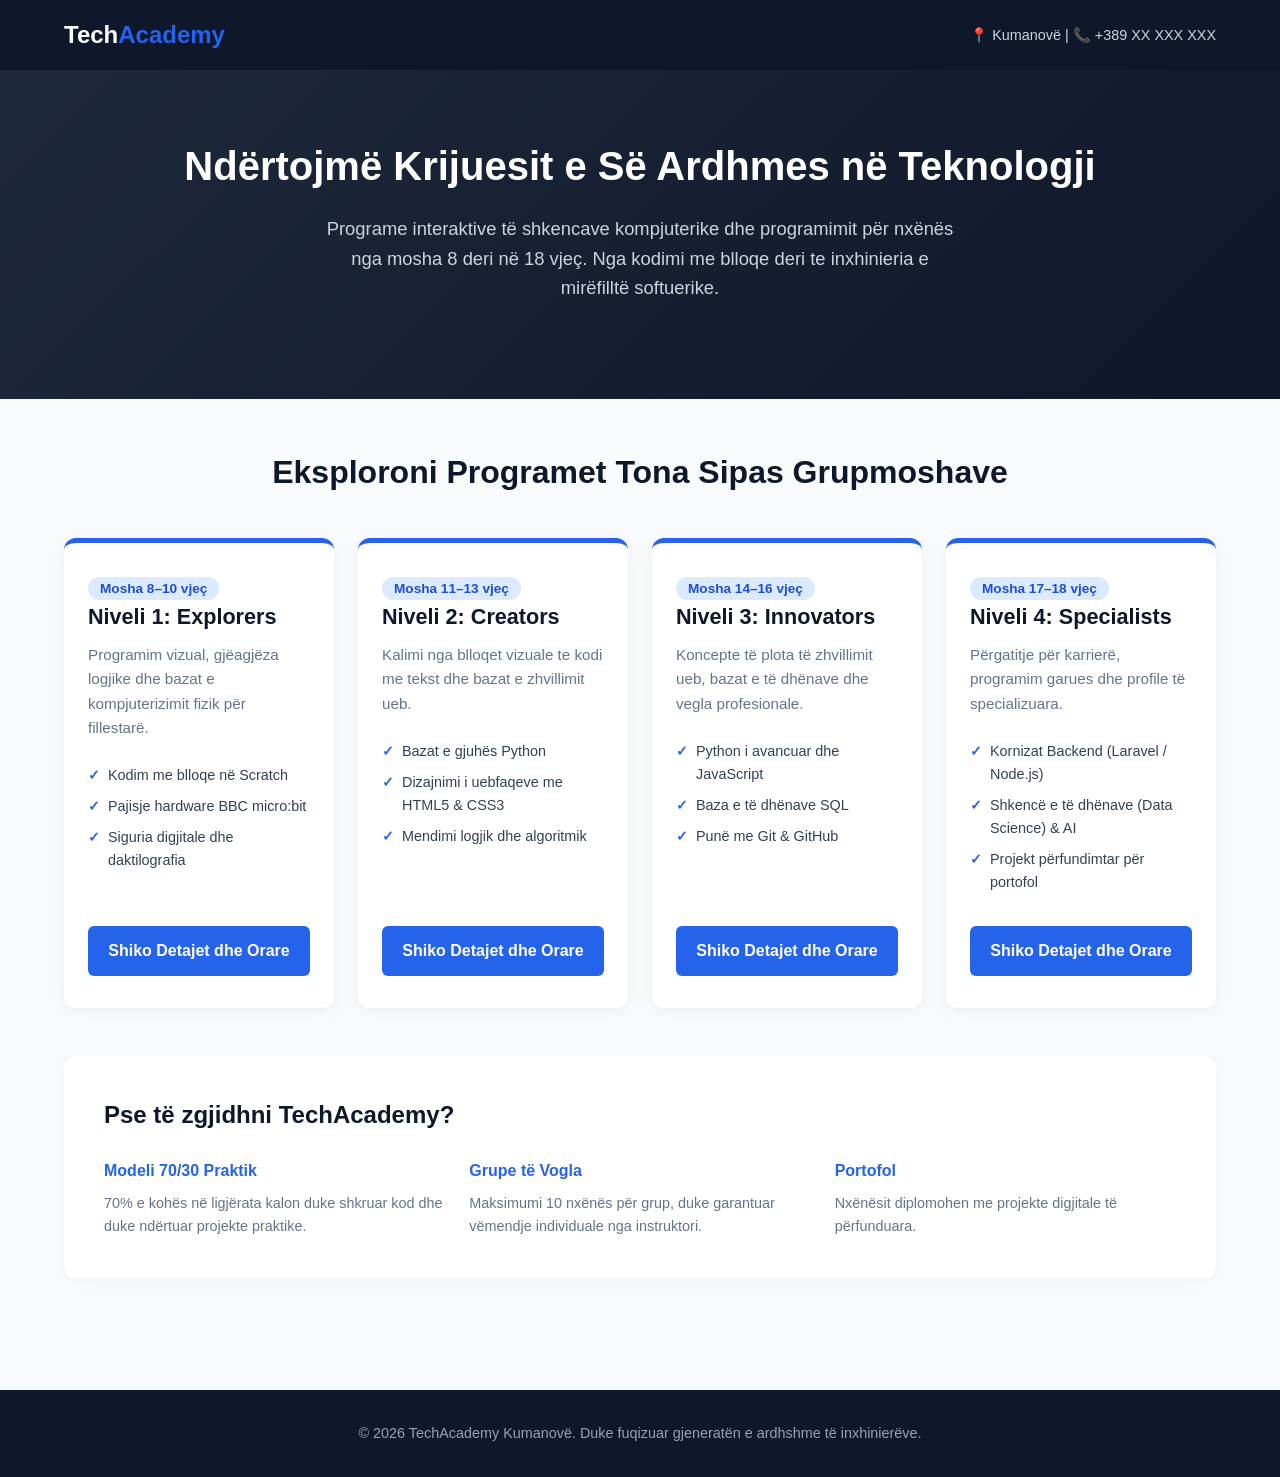
==== index.html @ c2c0ebcb "Create index.html" ====
<!DOCTYPE html>
<html lang="sq">
<head>
    <meta charset="UTF-8">
    <meta name="viewport" content="width=device-width, initial-scale=1.0">
    <title>TechAcademy | Programet e Shkencave Kompjuterike për të Rinj</title>
    <style>
        :root {
            --primary: #2563eb;
            --primary-dark: #1d4ed8;
            --secondary: #0f172a;
            --accent: #f59e0b;
            --bg-light: #f8fafc;
            --card-bg: #ffffff;
            --text-main: #334155;
            --text-light: #64748b;
        }

        * {
            box-sizing: border-box;
            margin: 0;
            padding: 0;
            font-family: 'Segoe UI', Tahoma, Geneva, Verdana, sans-serif;
        }

        body {
            background-color: var(--bg-light);
            color: var(--text-main);
            line-height: 1.6;
        }

        /* Navigacioni */
        header {
            background-color: var(--secondary);
            color: #ffffff;
            padding: 1rem 5%;
            display: flex;
            justify-content: space-between;
            align-items: center;
        }

        .logo {
            font-size: 1.5rem;
            font-weight: 700;
            color: #ffffff;
        }

        .logo span {
            color: var(--primary);
        }

        .contact-top {
            font-size: 0.9rem;
            color: #cbd5e1;
        }

        /* Seksioni Hero */
        .hero {
            text-align: center;
            padding: 4rem 1rem;
            background: linear-gradient(135deg, #1e293b 0%, #0f172a 100%);
            color: #ffffff;
        }

        .hero h1 {
            font-size: 2.5rem;
            margin-bottom: 1rem;
        }

        .hero p {
            font-size: 1.15rem;
            max-width: 650px;
            margin: 0 auto 2rem;
            color: #cbd5e1;
        }

        /* Rrjeti i Kurseve */
        .container {
            max-width: 1200px;
            margin: 0 auto;
            padding: 3rem 1.5rem;
        }

        .section-title {
            text-align: center;
            font-size: 2rem;
            color: var(--secondary);
            margin-bottom: 2.5rem;
        }

        .grid {
            display: grid;
            grid-template-columns: repeat(auto-fit, minmax(260px, 1fr));
            gap: 1.5rem;
        }

        /* Kartat e Programeve */
        .card {
            background: var(--card-bg);
            border-radius: 12px;
            box-shadow: 0 4px 15px rgba(0,0,0,0.05);
            padding: 2rem 1.5rem;
            display: flex;
            flex-direction: column;
            justify-content: space-between;
            transition: transform 0.2s ease, box-shadow 0.2s ease;
            border-top: 5px solid var(--primary);
        }

        .card:hover {
            transform: translateY(-5px);
            box-shadow: 0 8px 25px rgba(0,0,0,0.1);
        }

        .age-badge {
            align-self: flex-start;
            background: #dbeafe;
            color: var(--primary-dark);
            font-weight: 700;
            font-size: 0.85rem;
            padding: 0.25rem 0.75rem;
            border-radius: 20px;
            margin-bottom: 1rem;
        }

        .card h3 {
            font-size: 1.35rem;
            color: var(--secondary);
            margin-bottom: 0.5rem;
        }

        .card p {
            font-size: 0.95rem;
            color: var(--text-light);
            margin-bottom: 1.5rem;
        }

        .features {
            list-style: none;
            margin-bottom: 2rem;
        }

        .features li {
            font-size: 0.9rem;
            margin-bottom: 0.5rem;
            position: relative;
            padding-left: 1.25rem;
        }

        .features li::before {
            content: "✓";
            position: absolute;
            left: 0;
            color: var(--primary);
            font-weight: bold;
        }

        .btn {
            display: block;
            text-align: center;
            background-color: var(--primary);
            color: #ffffff;
            padding: 0.75rem 1rem;
            border-radius: 6px;
            text-decoration: none;
            font-weight: 600;
            transition: background-color 0.2s ease;
        }

        .btn:hover {
            background-color: var(--primary-dark);
        }

        /* Seksioni i Informacionit për Prindërit */
        .parent-info {
            background-color: #ffffff;
            border-radius: 12px;
            padding: 2.5rem;
            margin-top: 3rem;
            box-shadow: 0 4px 15px rgba(0,0,0,0.03);
        }

        .parent-info h2 {
            color: var(--secondary);
            margin-bottom: 1rem;
        }

        .info-grid {
            display: grid;
            grid-template-columns: repeat(auto-fit, minmax(200px, 1fr));
            gap: 1.5rem;
            margin-top: 1.5rem;
        }

        .info-item h4 {
            color: var(--primary);
            margin-bottom: 0.5rem;
        }

        .info-item p {
            font-size: 0.9rem;
            color: var(--text-light);
        }

        /* Fundi i faqes */
        footer {
            background-color: var(--secondary);
            color: #94a3b8;
            text-align: center;
            padding: 2rem 1rem;
            margin-top: 4rem;
            font-size: 0.9rem;
        }
    </style>
</head>
<body>

    <header>
        <div class="logo">Tech<span>Academy</span></div>
        <div class="contact-top">📍 Kumanovë | 📞 +389 XX XXX XXX</div>
    </header>

    <section class="hero">
        <h1>Ndërtojmë Krijuesit e Së Ardhmes në Teknologji</h1>
        <p>Programe interaktive të shkencave kompjuterike dhe programimit për nxënës nga mosha 8 deri në 18 vjeç. Nga kodimi me blloqe deri te inxhinieria e mirëfilltë softuerike.</p>
    </section>

    <div class="container">
        <h2 class="section-title">Eksploroni Programet Tona Sipas Grupmoshave</h2>
        
        <div class="grid">
            <!-- Niveli 1 -->
            <div class="card">
                <div>
                    <span class="age-badge">Mosha 8–10 vjeç</span>
                    <h3>Niveli 1: Explorers</h3>
                    <p>Programim vizual, gjëagjëza logjike dhe bazat e kompjuterizimit fizik për fillestarë.</p>
                    <ul class="features">
                        <li>Kodim me blloqe në Scratch</li>
                        <li>Pajisje hardware BBC micro:bit</li>
                        <li>Siguria digjitale dhe daktilografia</li>
                    </ul>
                </div>
                <a href="#regjistrohu" class="btn">Shiko Detajet dhe Orare</a>
            </div>

            <!-- Niveli 2 -->
            <div class="card">
                <div>
                    <span class="age-badge">Mosha 11–13 vjeç</span>
                    <h3>Niveli 2: Creators</h3>
                    <p>Kalimi nga blloqet vizuale te kodi me tekst dhe bazat e zhvillimit ueb.</p>
                    <ul class="features">
                        <li>Bazat e gjuhës Python</li>
                        <li>Dizajnimi i uebfaqeve me HTML5 & CSS3</li>
                        <li>Mendimi logjik dhe algoritmik</li>
                    </ul>
                </div>
                <a href="#regjistrohu" class="btn">Shiko Detajet dhe Orare</a>
            </div>

            <!-- Niveli 3 -->
            <div class="card">
                <div>
                    <span class="age-badge">Mosha 14–16 vjeç</span>
                    <h3>Niveli 3: Innovators</h3>
                    <p>Koncepte të plota të zhvillimit ueb, bazat e të dhënave dhe vegla profesionale.</p>
                    <ul class="features">
                        <li>Python i avancuar dhe JavaScript</li>
                        <li>Baza e të dhënave SQL</li>
                        <li>Punë me Git & GitHub</li>
                    </ul>
                </div>
                <a href="#regjistrohu" class="btn">Shiko Detajet dhe Orare</a>
            </div>

            <!-- Niveli 4 -->
            <div class="card">
                <div>
                    <span class="age-badge">Mosha 17–18 vjeç</span>
                    <h3>Niveli 4: Specialists</h3>
                    <p>Përgatitje për karrierë, programim garues dhe profile të specializuara.</p>
                    <ul class="features">
                        <li>Kornizat Backend (Laravel / Node.js)</li>
                        <li>Shkencë e të dhënave (Data Science) & AI</li>
                        <li>Projekt përfundimtar për portofol</li>
                    </ul>
                </div>
                <a href="#regjistrohu" class="btn">Shiko Detajet dhe Orare</a>
            </div>
        </div>

        <!-- Seksioni për Prindërit -->
        <div class="parent-info">
            <h2>Pse të zgjidhni TechAcademy?</h2>
            <div class="info-grid">
                <div class="info-item">
                    <h4>Modeli 70/30 Praktik</h4>
                    <p>70% e kohës në ligjërata kalon duke shkruar kod dhe duke ndërtuar projekte praktike.</p>
                </div>
                <div class="info-item">
                    <h4>Grupe të Vogla</h4>
                    <p>Maksimumi 10 nxënës për grup, duke garantuar vëmendje individuale nga instruktori.</p>
                </div>
                <div class="info-item">
                    <h4>Portofol</h4>
                    <p>Nxënësit diplomohen me projekte digjitale të përfunduara.</p>
                </div>
            </div>
        </div>
    </div>

    <footer>
        <p>&copy; 2026 TechAcademy Kumanovë. Duke fuqizuar gjeneratën e ardhshme të inxhinierëve.</p>
    </footer>

</body>
</html>
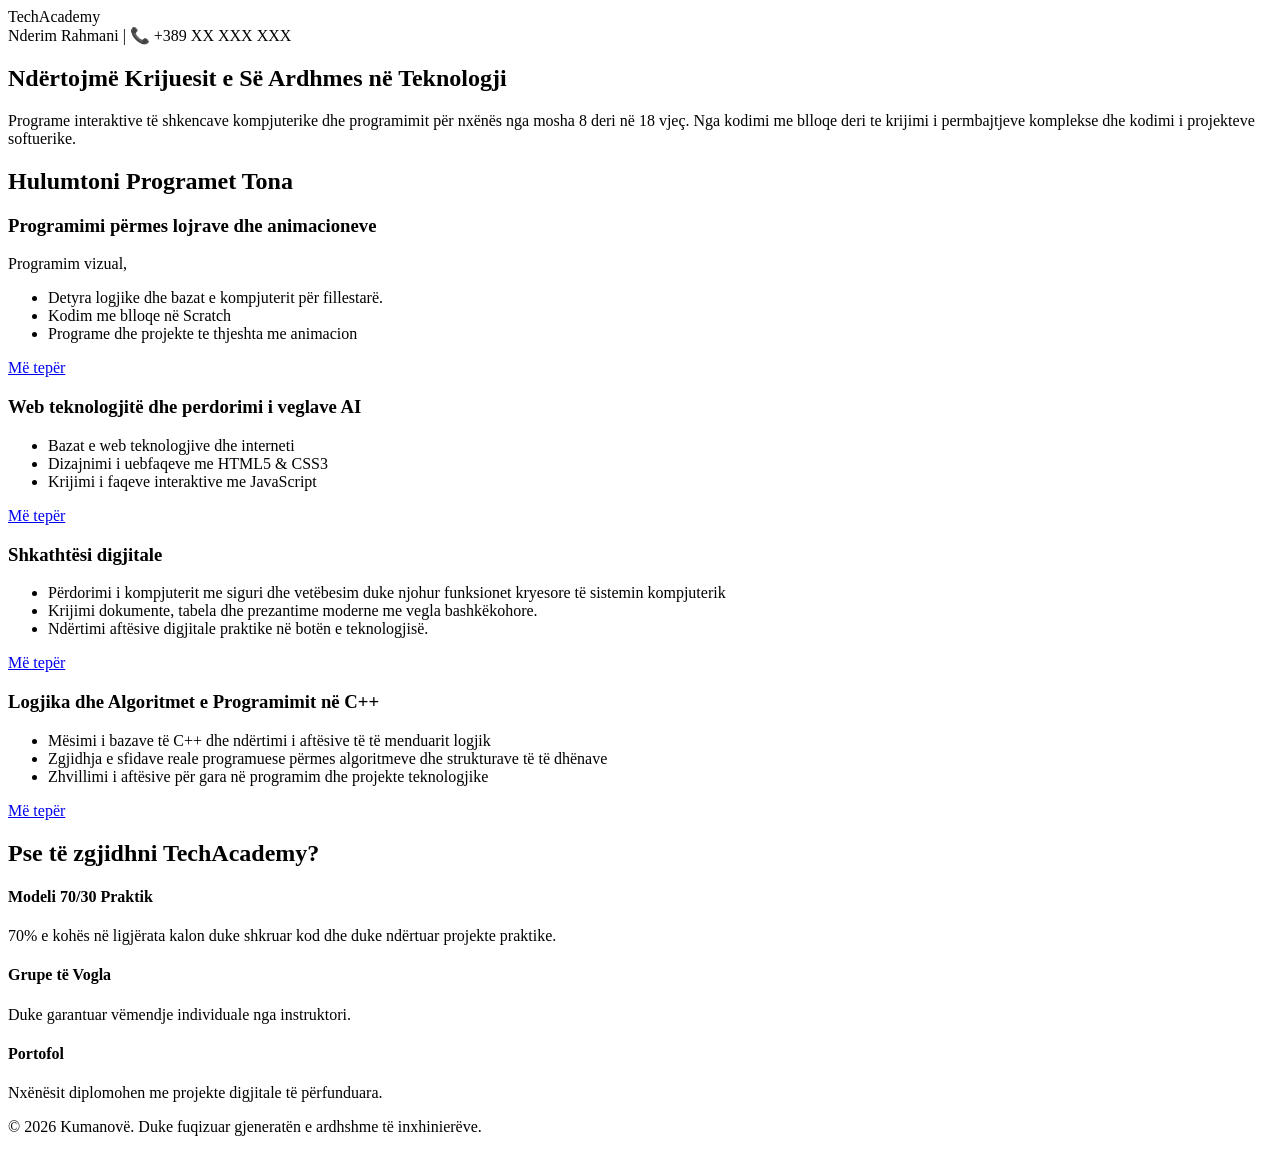
==== commit d6d36b77: "Update index.html" ====
--- a/index.html
+++ b/index.html
@@ -3,290 +3,83 @@
 <head>
     <meta charset="UTF-8">
     <meta name="viewport" content="width=device-width, initial-scale=1.0">
-    <title>TechAcademy | Programet e Shkencave Kompjuterike për të Rinj</title>
-    <style>
-        :root {
-            --primary: #2563eb;
-            --primary-dark: #1d4ed8;
-            --secondary: #0f172a;
-            --accent: #f59e0b;
-            --bg-light: #f8fafc;
-            --card-bg: #ffffff;
-            --text-main: #334155;
-            --text-light: #64748b;
-        }
-
-        * {
-            box-sizing: border-box;
-            margin: 0;
-            padding: 0;
-            font-family: 'Segoe UI', Tahoma, Geneva, Verdana, sans-serif;
-        }
-
-        body {
-            background-color: var(--bg-light);
-            color: var(--text-main);
-            line-height: 1.6;
-        }
-
-        /* Navigacioni */
-        header {
-            background-color: var(--secondary);
-            color: #ffffff;
-            padding: 1rem 5%;
-            display: flex;
-            justify-content: space-between;
-            align-items: center;
-        }
-
-        .logo {
-            font-size: 1.5rem;
-            font-weight: 700;
-            color: #ffffff;
-        }
-
-        .logo span {
-            color: var(--primary);
-        }
-
-        .contact-top {
-            font-size: 0.9rem;
-            color: #cbd5e1;
-        }
-
-        /* Seksioni Hero */
-        .hero {
-            text-align: center;
-            padding: 4rem 1rem;
-            background: linear-gradient(135deg, #1e293b 0%, #0f172a 100%);
-            color: #ffffff;
-        }
-
-        .hero h1 {
-            font-size: 2.5rem;
-            margin-bottom: 1rem;
-        }
-
-        .hero p {
-            font-size: 1.15rem;
-            max-width: 650px;
-            margin: 0 auto 2rem;
-            color: #cbd5e1;
-        }
-
-        /* Rrjeti i Kurseve */
-        .container {
-            max-width: 1200px;
-            margin: 0 auto;
-            padding: 3rem 1.5rem;
-        }
-
-        .section-title {
-            text-align: center;
-            font-size: 2rem;
-            color: var(--secondary);
-            margin-bottom: 2.5rem;
-        }
-
-        .grid {
-            display: grid;
-            grid-template-columns: repeat(auto-fit, minmax(260px, 1fr));
-            gap: 1.5rem;
-        }
-
-        /* Kartat e Programeve */
-        .card {
-            background: var(--card-bg);
-            border-radius: 12px;
-            box-shadow: 0 4px 15px rgba(0,0,0,0.05);
-            padding: 2rem 1.5rem;
-            display: flex;
-            flex-direction: column;
-            justify-content: space-between;
-            transition: transform 0.2s ease, box-shadow 0.2s ease;
-            border-top: 5px solid var(--primary);
-        }
-
-        .card:hover {
-            transform: translateY(-5px);
-            box-shadow: 0 8px 25px rgba(0,0,0,0.1);
-        }
-
-        .age-badge {
-            align-self: flex-start;
-            background: #dbeafe;
-            color: var(--primary-dark);
-            font-weight: 700;
-            font-size: 0.85rem;
-            padding: 0.25rem 0.75rem;
-            border-radius: 20px;
-            margin-bottom: 1rem;
-        }
-
-        .card h3 {
-            font-size: 1.35rem;
-            color: var(--secondary);
-            margin-bottom: 0.5rem;
-        }
-
-        .card p {
-            font-size: 0.95rem;
-            color: var(--text-light);
-            margin-bottom: 1.5rem;
-        }
-
-        .features {
-            list-style: none;
-            margin-bottom: 2rem;
-        }
-
-        .features li {
-            font-size: 0.9rem;
-            margin-bottom: 0.5rem;
-            position: relative;
-            padding-left: 1.25rem;
-        }
-
-        .features li::before {
-            content: "✓";
-            position: absolute;
-            left: 0;
-            color: var(--primary);
-            font-weight: bold;
-        }
-
-        .btn {
-            display: block;
-            text-align: center;
-            background-color: var(--primary);
-            color: #ffffff;
-            padding: 0.75rem 1rem;
-            border-radius: 6px;
-            text-decoration: none;
-            font-weight: 600;
-            transition: background-color 0.2s ease;
-        }
-
-        .btn:hover {
-            background-color: var(--primary-dark);
-        }
-
-        /* Seksioni i Informacionit për Prindërit */
-        .parent-info {
-            background-color: #ffffff;
-            border-radius: 12px;
-            padding: 2.5rem;
-            margin-top: 3rem;
-            box-shadow: 0 4px 15px rgba(0,0,0,0.03);
-        }
-
-        .parent-info h2 {
-            color: var(--secondary);
-            margin-bottom: 1rem;
-        }
-
-        .info-grid {
-            display: grid;
-            grid-template-columns: repeat(auto-fit, minmax(200px, 1fr));
-            gap: 1.5rem;
-            margin-top: 1.5rem;
-        }
-
-        .info-item h4 {
-            color: var(--primary);
-            margin-bottom: 0.5rem;
-        }
-
-        .info-item p {
-            font-size: 0.9rem;
-            color: var(--text-light);
-        }
-
-        /* Fundi i faqes */
-        footer {
-            background-color: var(--secondary);
-            color: #94a3b8;
-            text-align: center;
-            padding: 2rem 1rem;
-            margin-top: 4rem;
-            font-size: 0.9rem;
-        }
-    </style>
+    <title> Programet e Shkencave Kompjuterike dhe shkathtesive IT për të Rinj</title>
+    <link rel="stylesheet"  href="css/styles.css"/>
+    
 </head>
 <body>
 
     <header>
         <div class="logo">Tech<span>Academy</span></div>
-        <div class="contact-top">📍 Kumanovë | 📞 +389 XX XXX XXX</div>
+        <div class="contact-top"> Nderim Rahmani | 📞 +389 XX XXX XXX</div>
     </header>
 
     <section class="hero">
         <h1>Ndërtojmë Krijuesit e Së Ardhmes në Teknologji</h1>
-        <p>Programe interaktive të shkencave kompjuterike dhe programimit për nxënës nga mosha 8 deri në 18 vjeç. Nga kodimi me blloqe deri te inxhinieria e mirëfilltë softuerike.</p>
+        <p>Programe interaktive të shkencave kompjuterike dhe programimit për nxënës nga mosha 8 deri në 18 vjeç. Nga kodimi me blloqe deri te krijimi i permbajtjeve komplekse dhe kodimi i projekteve softuerike.</p>
     </section>
 
     <div class="container">
-        <h2 class="section-title">Eksploroni Programet Tona Sipas Grupmoshave</h2>
+        <h2 class="section-title">Hulumtoni Programet Tona </h2>
         
         <div class="grid">
             <!-- Niveli 1 -->
             <div class="card">
                 <div>
-                    <span class="age-badge">Mosha 8–10 vjeç</span>
-                    <h3>Niveli 1: Explorers</h3>
-                    <p>Programim vizual, gjëagjëza logjike dhe bazat e kompjuterizimit fizik për fillestarë.</p>
+                   
+                    <h3>Programimi përmes lojrave dhe animacioneve</h3>
+                    <p>Programim vizual, </p>
                     <ul class="features">
+                        <li>Detyra logjike dhe bazat e kompjuterit për fillestarë.</li>
                         <li>Kodim me blloqe në Scratch</li>
-                        <li>Pajisje hardware BBC micro:bit</li>
-                        <li>Siguria digjitale dhe daktilografia</li>
+                        <li>Programe dhe projekte te thjeshta me animacion </li>
+                       
                     </ul>
                 </div>
-                <a href="#regjistrohu" class="btn">Shiko Detajet dhe Orare</a>
+                <a href="https://tally.so/r/jaVP91" class="btn">Më tepër</a>
             </div>
 
             <!-- Niveli 2 -->
             <div class="card">
                 <div>
-                    <span class="age-badge">Mosha 11–13 vjeç</span>
-                    <h3>Niveli 2: Creators</h3>
-                    <p>Kalimi nga blloqet vizuale te kodi me tekst dhe bazat e zhvillimit ueb.</p>
+                    
+                    <h3>Web teknologjitë dhe perdorimi i veglave AI </h3>
+                   
                     <ul class="features">
-                        <li>Bazat e gjuhës Python</li>
+                        <li>Bazat e web teknologjive dhe interneti</li>
                         <li>Dizajnimi i uebfaqeve me HTML5 & CSS3</li>
-                        <li>Mendimi logjik dhe algoritmik</li>
+                        <li>Krijimi i faqeve interaktive me JavaScript </li>
                     </ul>
                 </div>
-                <a href="#regjistrohu" class="btn">Shiko Detajet dhe Orare</a>
+                <a href="https://tally.so/r/jaVP91" class="btn">Më tepër </a>
             </div>
 
             <!-- Niveli 3 -->
             <div class="card">
                 <div>
-                    <span class="age-badge">Mosha 14–16 vjeç</span>
-                    <h3>Niveli 3: Innovators</h3>
-                    <p>Koncepte të plota të zhvillimit ueb, bazat e të dhënave dhe vegla profesionale.</p>
+                    
+                    <h3>Shkathtësi digjitale</h3>
+                    <p></p>
                     <ul class="features">
-                        <li>Python i avancuar dhe JavaScript</li>
-                        <li>Baza e të dhënave SQL</li>
-                        <li>Punë me Git & GitHub</li>
+                        <li>Përdorimi i kompjuterit me siguri dhe vetëbesim duke njohur funksionet kryesore të sistemin kompjuterik </li>
+                        <li>Krijimi dokumente, tabela dhe prezantime moderne me vegla bashkëkohore.</li>
+                        <li>Ndërtimi aftësive digjitale praktike në botën e teknologjisë.</li>
                     </ul>
                 </div>
-                <a href="#regjistrohu" class="btn">Shiko Detajet dhe Orare</a>
+                <a href="https://tally.so/r/jaVP91" class="btn">Më tepër</a>
             </div>
 
             <!-- Niveli 4 -->
             <div class="card">
                 <div>
-                    <span class="age-badge">Mosha 17–18 vjeç</span>
-                    <h3>Niveli 4: Specialists</h3>
-                    <p>Përgatitje për karrierë, programim garues dhe profile të specializuara.</p>
+                    <h3>Logjika dhe Algoritmet e Programimit në C++</h3>
                     <ul class="features">
-                        <li>Kornizat Backend (Laravel / Node.js)</li>
-                        <li>Shkencë e të dhënave (Data Science) & AI</li>
-                        <li>Projekt përfundimtar për portofol</li>
+                        <li>Mësimi i bazave të C++ dhe ndërtimi i aftësive të të menduarit logjik</li>
+                        <li>Zgjidhja e sfidave reale programuese përmes algoritmeve dhe strukturave të të dhënave</li>
+                        <li>Zhvillimi i aftësive për gara në programim dhe projekte teknologjike</li>
                     </ul>
                 </div>
-                <a href="#regjistrohu" class="btn">Shiko Detajet dhe Orare</a>
+                <a href="https://tally.so/r/jaVP91" class="btn">Më tepër</a>
             </div>
         </div>
 
@@ -300,7 +93,7 @@
                 </div>
                 <div class="info-item">
                     <h4>Grupe të Vogla</h4>
-                    <p>Maksimumi 10 nxënës për grup, duke garantuar vëmendje individuale nga instruktori.</p>
+                    <p>Duke garantuar vëmendje individuale nga instruktori.</p>
                 </div>
                 <div class="info-item">
                     <h4>Portofol</h4>
@@ -311,7 +104,7 @@
     </div>
 
     <footer>
-        <p>&copy; 2026 TechAcademy Kumanovë. Duke fuqizuar gjeneratën e ardhshme të inxhinierëve.</p>
+        <p>&copy; 2026 Kumanovë. Duke fuqizuar gjeneratën e ardhshme të inxhinierëve.</p>
     </footer>
 
 </body>
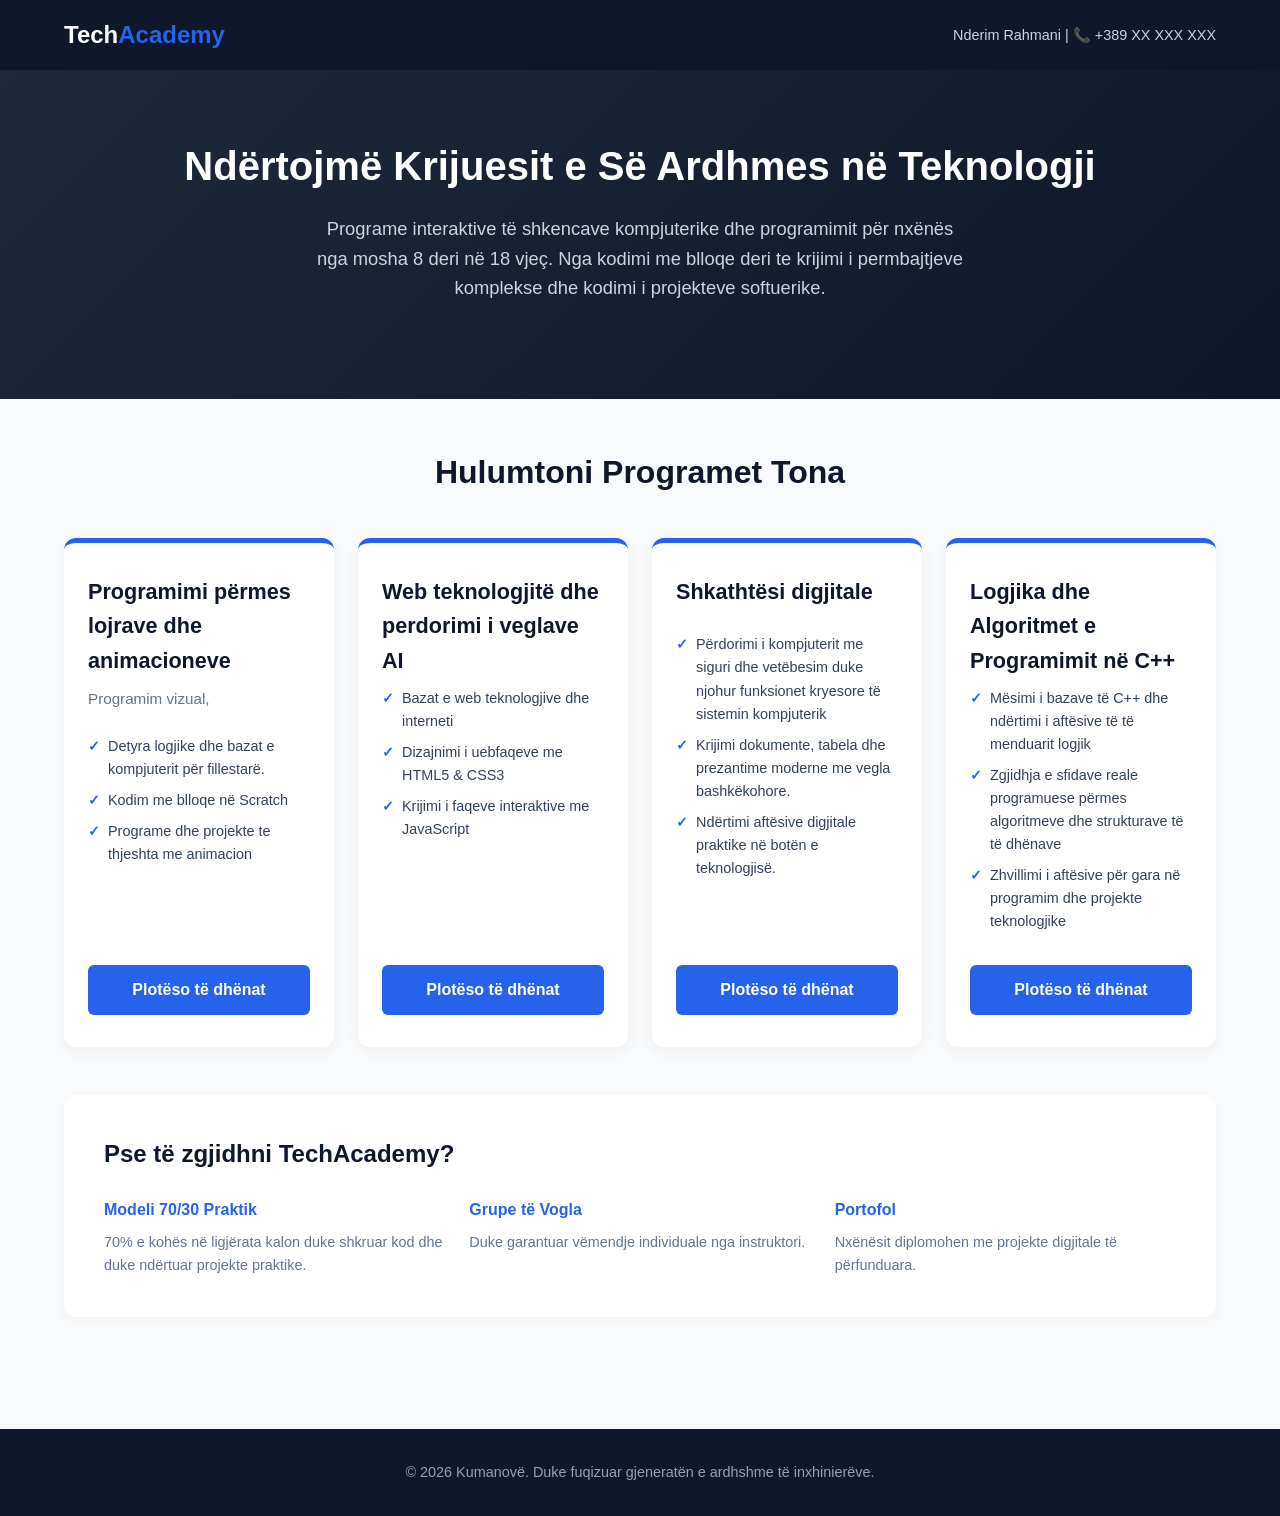
==== commit b51091c0: "test" ====
--- a/index.html
+++ b/index.html
@@ -36,7 +36,7 @@
                        
                     </ul>
                 </div>
-                <a href="https://tally.so/r/jaVP91" class="btn">Më tepër</a>
+                <a href="https://tally.so/r/jaVP91" class="btn">Plotëso të dhënat</a>
             </div>
 
             <!-- Niveli 2 -->
@@ -51,7 +51,7 @@
                         <li>Krijimi i faqeve interaktive me JavaScript </li>
                     </ul>
                 </div>
-                <a href="https://tally.so/r/jaVP91" class="btn">Më tepër </a>
+                <a href="https://tally.so/r/jaVP91" class="btn">Plotëso të dhënat </a>
             </div>
 
             <!-- Niveli 3 -->
@@ -66,7 +66,7 @@
                         <li>Ndërtimi aftësive digjitale praktike në botën e teknologjisë.</li>
                     </ul>
                 </div>
-                <a href="https://tally.so/r/jaVP91" class="btn">Më tepër</a>
+                <a href="https://tally.so/r/jaVP91" class="btn">Plotëso të dhënat</a>
             </div>
 
             <!-- Niveli 4 -->
@@ -79,7 +79,7 @@
                         <li>Zhvillimi i aftësive për gara në programim dhe projekte teknologjike</li>
                     </ul>
                 </div>
-                <a href="https://tally.so/r/jaVP91" class="btn">Më tepër</a>
+                <a href="https://tally.so/r/jaVP91" class="btn">Plotëso të dhënat</a>
             </div>
         </div>
 
@@ -108,4 +108,4 @@
     </footer>
 
 </body>
-</html>
+</html>
--- a/css/styles.css
+++ b/css/styles.css
@@ -0,0 +1,206 @@
+:root {
+    --primary: #2563eb;
+    --primary-dark: #1d4ed8;
+    --secondary: #0f172a;
+    --accent: #f59e0b;
+    --bg-light: #f8fafc;
+    --card-bg: #ffffff;
+    --text-main: #334155;
+    --text-light: #64748b;
+}
+
+* {
+    box-sizing: border-box;
+    margin: 0;
+    padding: 0;
+    font-family: 'Segoe UI', Tahoma, Geneva, Verdana, sans-serif;
+}
+
+body {
+    background-color: var(--bg-light);
+    color: var(--text-main);
+    line-height: 1.6;
+}
+
+/* Navigacioni */
+header {
+    background-color: var(--secondary);
+    color: #ffffff;
+    padding: 1rem 5%;
+    display: flex;
+    justify-content: space-between;
+    align-items: center;
+}
+
+.logo {
+    font-size: 1.5rem;
+    font-weight: 700;
+    color: #ffffff;
+}
+
+.logo span {
+    color: var(--primary);
+}
+
+.contact-top {
+    font-size: 0.9rem;
+    color: #cbd5e1;
+}
+
+/* Seksioni Hero */
+.hero {
+    text-align: center;
+    padding: 4rem 1rem;
+    background: linear-gradient(135deg, #1e293b 0%, #0f172a 100%);
+    color: #ffffff;
+}
+
+.hero h1 {
+    font-size: 2.5rem;
+    margin-bottom: 1rem;
+}
+
+.hero p {
+    font-size: 1.15rem;
+    max-width: 650px;
+    margin: 0 auto 2rem;
+    color: #cbd5e1;
+}
+
+/* Rrjeti i Kurseve */
+.container {
+    max-width: 1200px;
+    margin: 0 auto;
+    padding: 3rem 1.5rem;
+}
+
+.section-title {
+    text-align: center;
+    font-size: 2rem;
+    color: var(--secondary);
+    margin-bottom: 2.5rem;
+}
+
+.grid {
+    display: grid;
+    grid-template-columns: repeat(auto-fit, minmax(260px, 1fr));
+    gap: 1.5rem;
+}
+
+/* Kartat e Programeve */
+.card {
+    background: var(--card-bg);
+    border-radius: 12px;
+    box-shadow: 0 4px 15px rgba(0,0,0,0.05);
+    padding: 2rem 1.5rem;
+    display: flex;
+    flex-direction: column;
+    justify-content: space-between;
+    transition: transform 0.2s ease, box-shadow 0.2s ease;
+    border-top: 5px solid var(--primary);
+}
+
+.card:hover {
+    transform: translateY(-5px);
+    box-shadow: 0 8px 25px rgba(0,0,0,0.1);
+}
+
+.age-badge {
+    align-self: flex-start;
+    background: #dbeafe;
+    color: var(--primary-dark);
+    font-weight: 700;
+    font-size: 0.85rem;
+    padding: 0.25rem 0.75rem;
+    border-radius: 20px;
+    margin-bottom: 1rem;
+}
+
+.card h3 {
+    font-size: 1.35rem;
+    color: var(--secondary);
+    margin-bottom: 0.5rem;
+}
+
+.card p {
+    font-size: 0.95rem;
+    color: var(--text-light);
+    margin-bottom: 1.5rem;
+}
+
+.features {
+    list-style: none;
+    margin-bottom: 2rem;
+}
+
+.features li {
+    font-size: 0.9rem;
+    margin-bottom: 0.5rem;
+    position: relative;
+    padding-left: 1.25rem;
+}
+
+.features li::before {
+    content: "✓";
+    position: absolute;
+    left: 0;
+    color: var(--primary);
+    font-weight: bold;
+}
+
+.btn {
+    display: block;
+    text-align: center;
+    background-color: var(--primary);
+    color: #ffffff;
+    padding: 0.75rem 1rem;
+    border-radius: 6px;
+    text-decoration: none;
+    font-weight: 600;
+    transition: background-color 0.2s ease;
+}
+
+.btn:hover {
+    background-color: var(--primary-dark);
+}
+
+/* Seksioni i Informacionit për Prindërit */
+.parent-info {
+    background-color: #ffffff;
+    border-radius: 12px;
+    padding: 2.5rem;
+    margin-top: 3rem;
+    box-shadow: 0 4px 15px rgba(0,0,0,0.03);
+}
+
+.parent-info h2 {
+    color: var(--secondary);
+    margin-bottom: 1rem;
+}
+
+.info-grid {
+    display: grid;
+    grid-template-columns: repeat(auto-fit, minmax(200px, 1fr));
+    gap: 1.5rem;
+    margin-top: 1.5rem;
+}
+
+.info-item h4 {
+    color: var(--primary);
+    margin-bottom: 0.5rem;
+}
+
+.info-item p {
+    font-size: 0.9rem;
+    color: var(--text-light);
+}
+
+/* Fundi i faqes */
+footer {
+    background-color: var(--secondary);
+    color: #94a3b8;
+    text-align: center;
+    padding: 2rem 1rem;
+    margin-top: 4rem;
+    font-size: 0.9rem;
+}
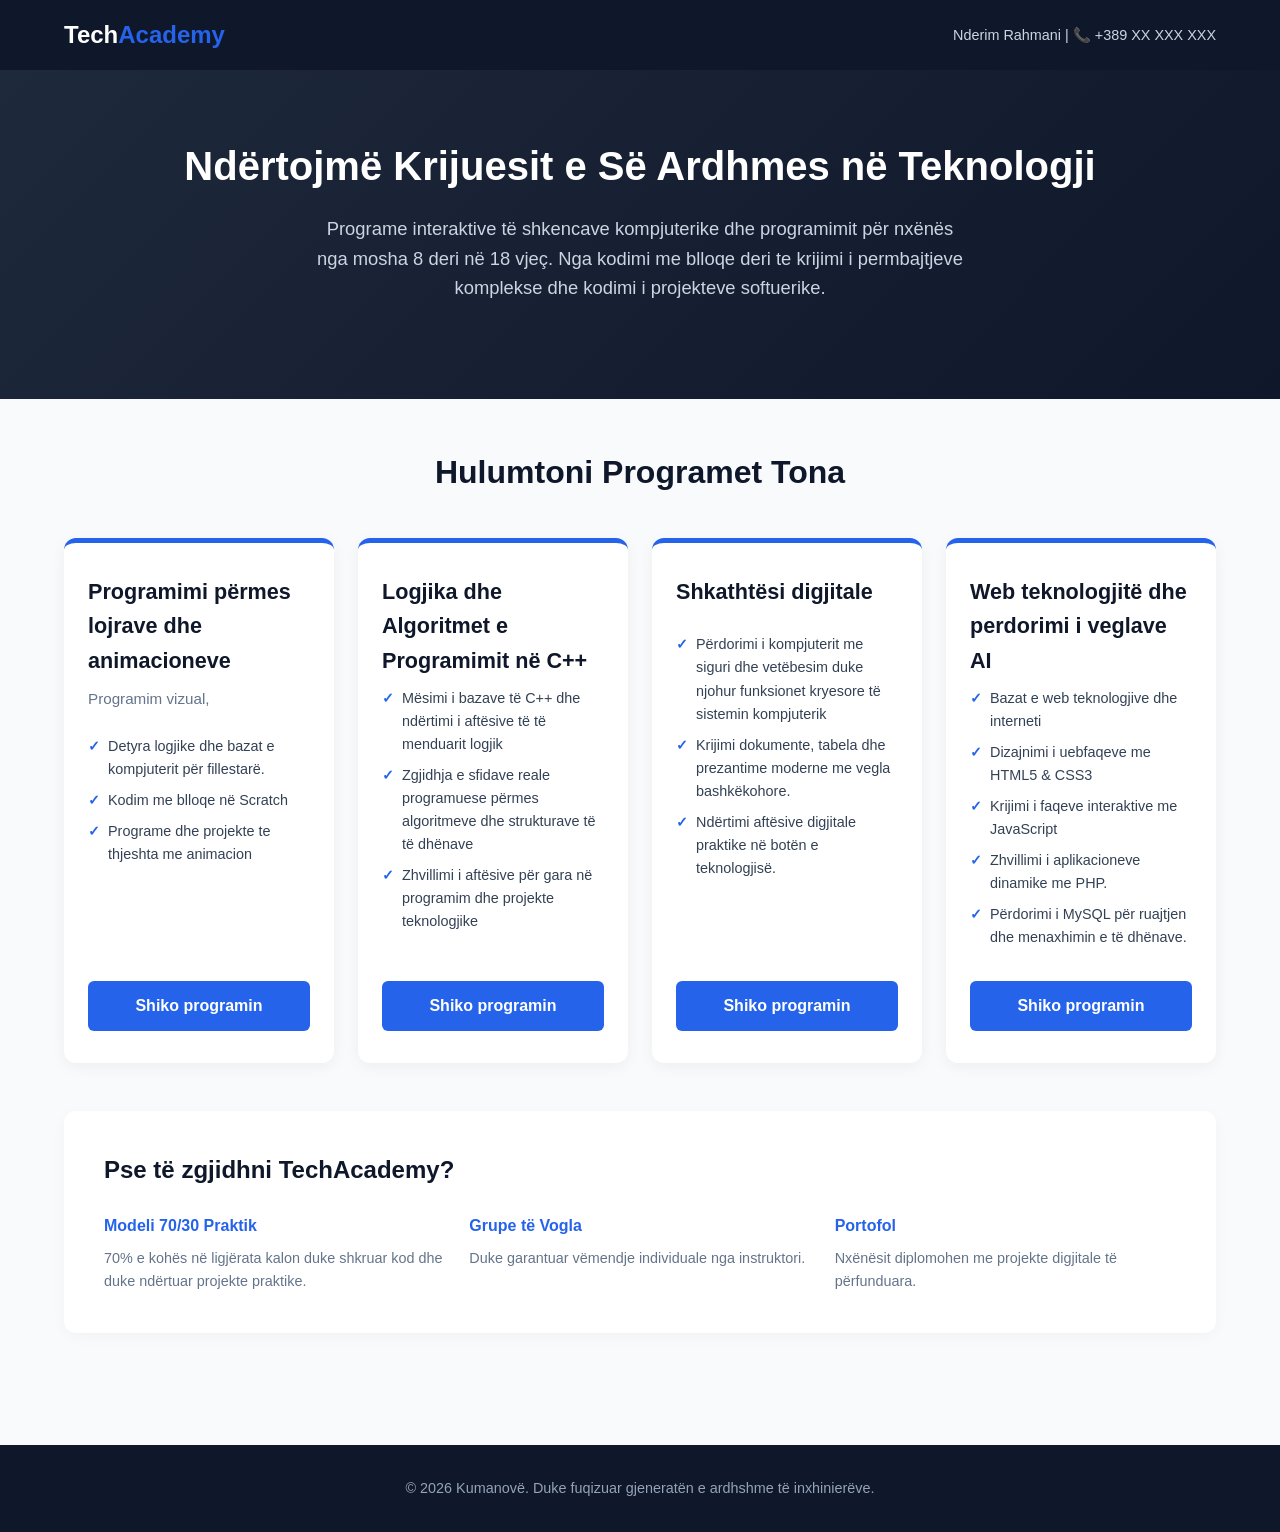
==== commit d76c14ec: "komplet 1" ====
--- a/index.html
+++ b/index.html
@@ -36,22 +36,20 @@
                        
                     </ul>
                 </div>
-                <a href="https://tally.so/r/jaVP91" class="btn">Plotëso të dhënat</a>
+                <!-- <a href="https://tally.so/r/jaVP91" class="btn">Shiko programin</a> -->
+                <a href="kursi1.html" class="btn">Shiko programin</a> 
             </div>
-
-            <!-- Niveli 2 -->
+             <!-- Niveli 2 -->   
             <div class="card">
                 <div>
-                    
-                    <h3>Web teknologjitë dhe perdorimi i veglave AI </h3>
-                   
+                    <h3>Logjika dhe Algoritmet e Programimit në C++</h3>
                     <ul class="features">
-                        <li>Bazat e web teknologjive dhe interneti</li>
-                        <li>Dizajnimi i uebfaqeve me HTML5 & CSS3</li>
-                        <li>Krijimi i faqeve interaktive me JavaScript </li>
+                        <li>Mësimi i bazave të C++ dhe ndërtimi i aftësive të të menduarit logjik</li>
+                        <li>Zgjidhja e sfidave reale programuese përmes algoritmeve dhe strukturave të të dhënave</li>
+                        <li>Zhvillimi i aftësive për gara në programim dhe projekte teknologjike</li>
                     </ul>
                 </div>
-                <a href="https://tally.so/r/jaVP91" class="btn">Plotëso të dhënat </a>
+                <a href="kursi2.html" class="btn">Shiko programin</a>
             </div>
 
             <!-- Niveli 3 -->
@@ -66,21 +64,29 @@
                         <li>Ndërtimi aftësive digjitale praktike në botën e teknologjisë.</li>
                     </ul>
                 </div>
-                <a href="https://tally.so/r/jaVP91" class="btn">Plotëso të dhënat</a>
+                    <a href="kursi3.html" class="btn">Shiko programin</a>
             </div>
-
             <!-- Niveli 4 -->
             <div class="card">
                 <div>
-                    <h3>Logjika dhe Algoritmet e Programimit në C++</h3>
+                    
+                    <h3>Web teknologjitë dhe perdorimi i veglave AI </h3>
+                   
                     <ul class="features">
-                        <li>Mësimi i bazave të C++ dhe ndërtimi i aftësive të të menduarit logjik</li>
-                        <li>Zgjidhja e sfidave reale programuese përmes algoritmeve dhe strukturave të të dhënave</li>
-                        <li>Zhvillimi i aftësive për gara në programim dhe projekte teknologjike</li>
+                        <li>Bazat e web teknologjive dhe interneti</li>
+                        <li>Dizajnimi i uebfaqeve me HTML5 & CSS3</li>
+                        <li>Krijimi i faqeve interaktive me JavaScript </li>
+                        <li>Zhvillimi i aplikacioneve dinamike me PHP.</li>
+                        <li>Përdorimi i MySQL për ruajtjen dhe menaxhimin e të dhënave.</li>
                     </ul>
                 </div>
-                <a href="https://tally.so/r/jaVP91" class="btn">Plotëso të dhënat</a>
+                <a href="kursi4.html" class="btn">Shiko programin</a>
             </div>
+
+            
+
+            
+           
         </div>
 
         <!-- Seksioni për Prindërit -->
--- a/css/styles.css
+++ b/css/styles.css
@@ -203,4 +203,49 @@
     padding: 2rem 1rem;
     margin-top: 4rem;
     font-size: 0.9rem;
+}
+
+.back-link {
+    display: inline-block;
+    margin-bottom: 20px;
+    color: var(--primary);
+    text-decoration: none;
+    font-weight: 600;
+}
+
+.back-link:hover {
+    text-decoration: underline;
+}
+
+
+/* kursi */
+.course-content h2 {
+    margin-top: 2rem;
+    margin-bottom: 1rem;
+    color: var(--secondary);
+}
+
+.course-content p {
+    margin-bottom: 1rem;
+    color: var(--text-main);
+}
+
+.course-banner {
+    background: linear-gradient(135deg, #2563eb, #1d4ed8);
+    color: white;
+    padding: 2rem;
+    border-radius: 12px;
+    margin-bottom: 2rem;
+}
+
+.back-link {
+    display: inline-block;
+    margin-bottom: 1.5rem;
+    color: var(--primary);
+    text-decoration: none;
+    font-weight: 600;
+}
+
+.back-link:hover {
+    text-decoration: underline;
 }
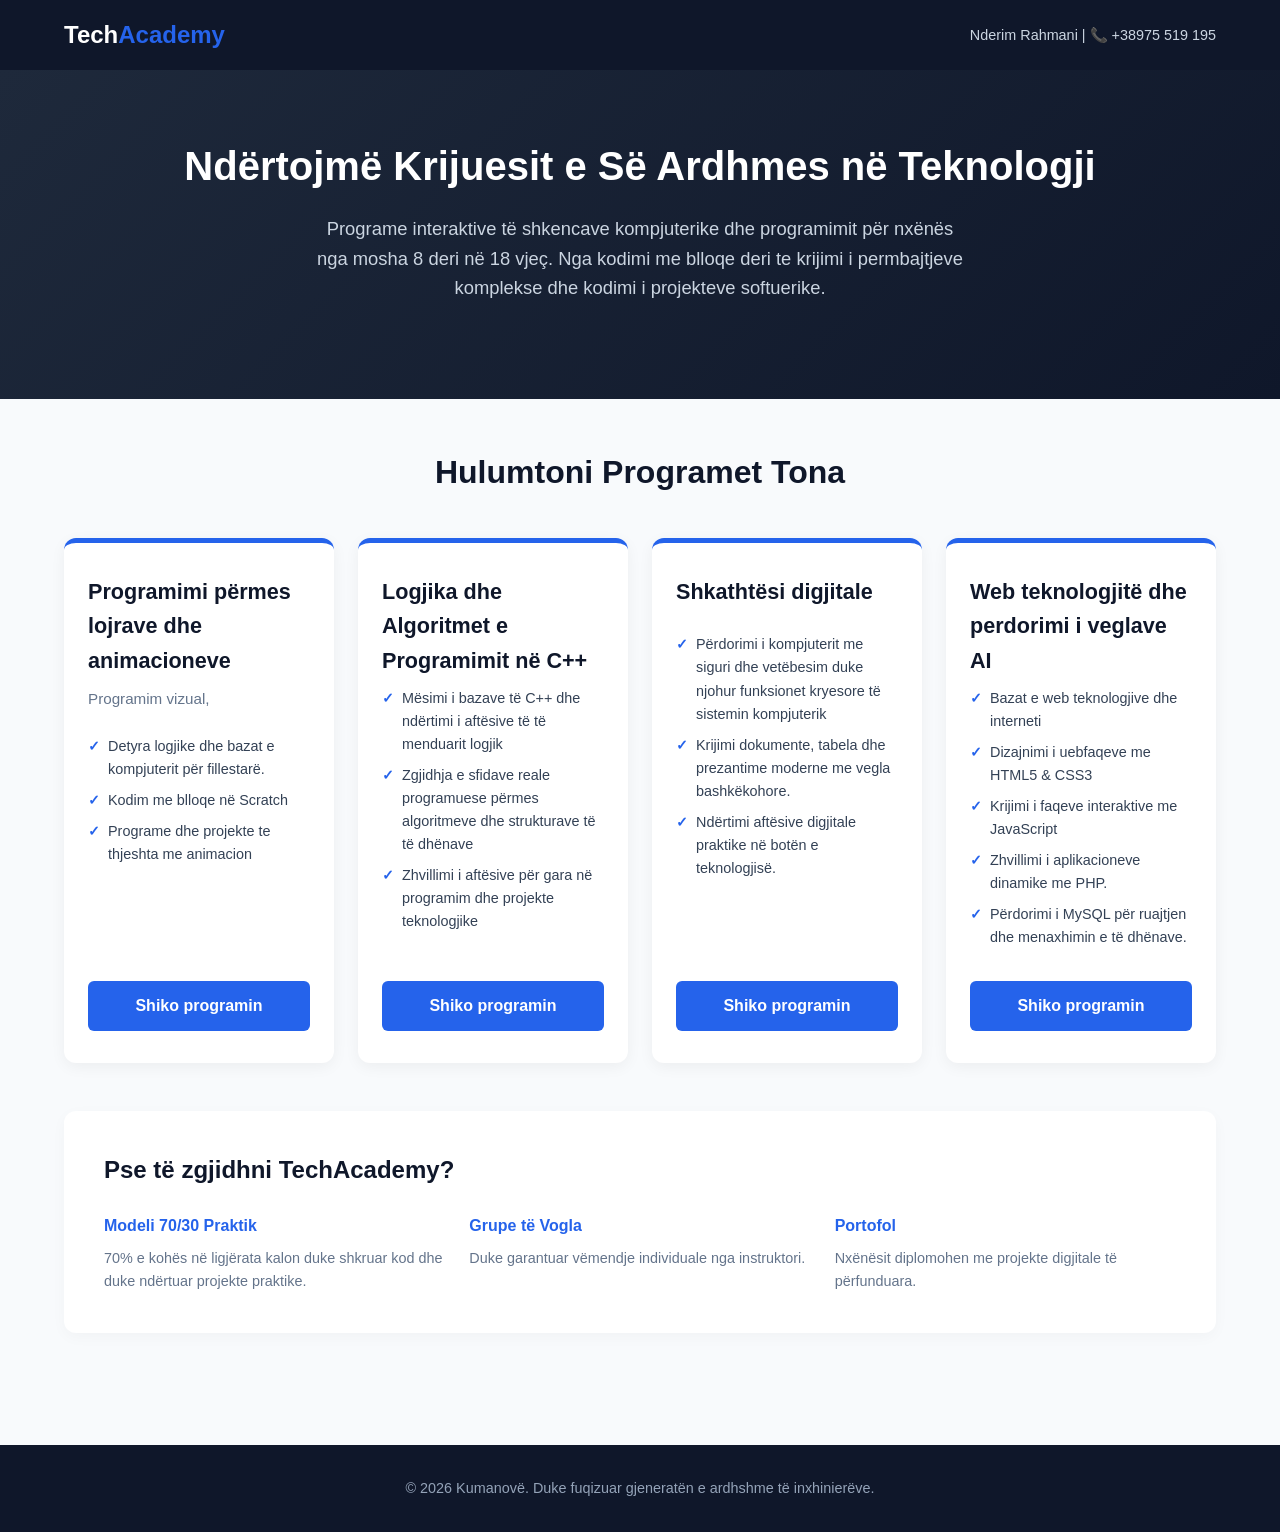
==== commit d2fae3c7: "test" ====
--- a/index.html
+++ b/index.html
@@ -11,7 +11,7 @@
 
     <header>
         <div class="logo">Tech<span>Academy</span></div>
-        <div class="contact-top"> Nderim Rahmani | 📞 +389 XX XXX XXX</div>
+        <div class="contact-top"> Nderim Rahmani | 📞 +38975 519 195</div>
     </header>
 
     <section class="hero">
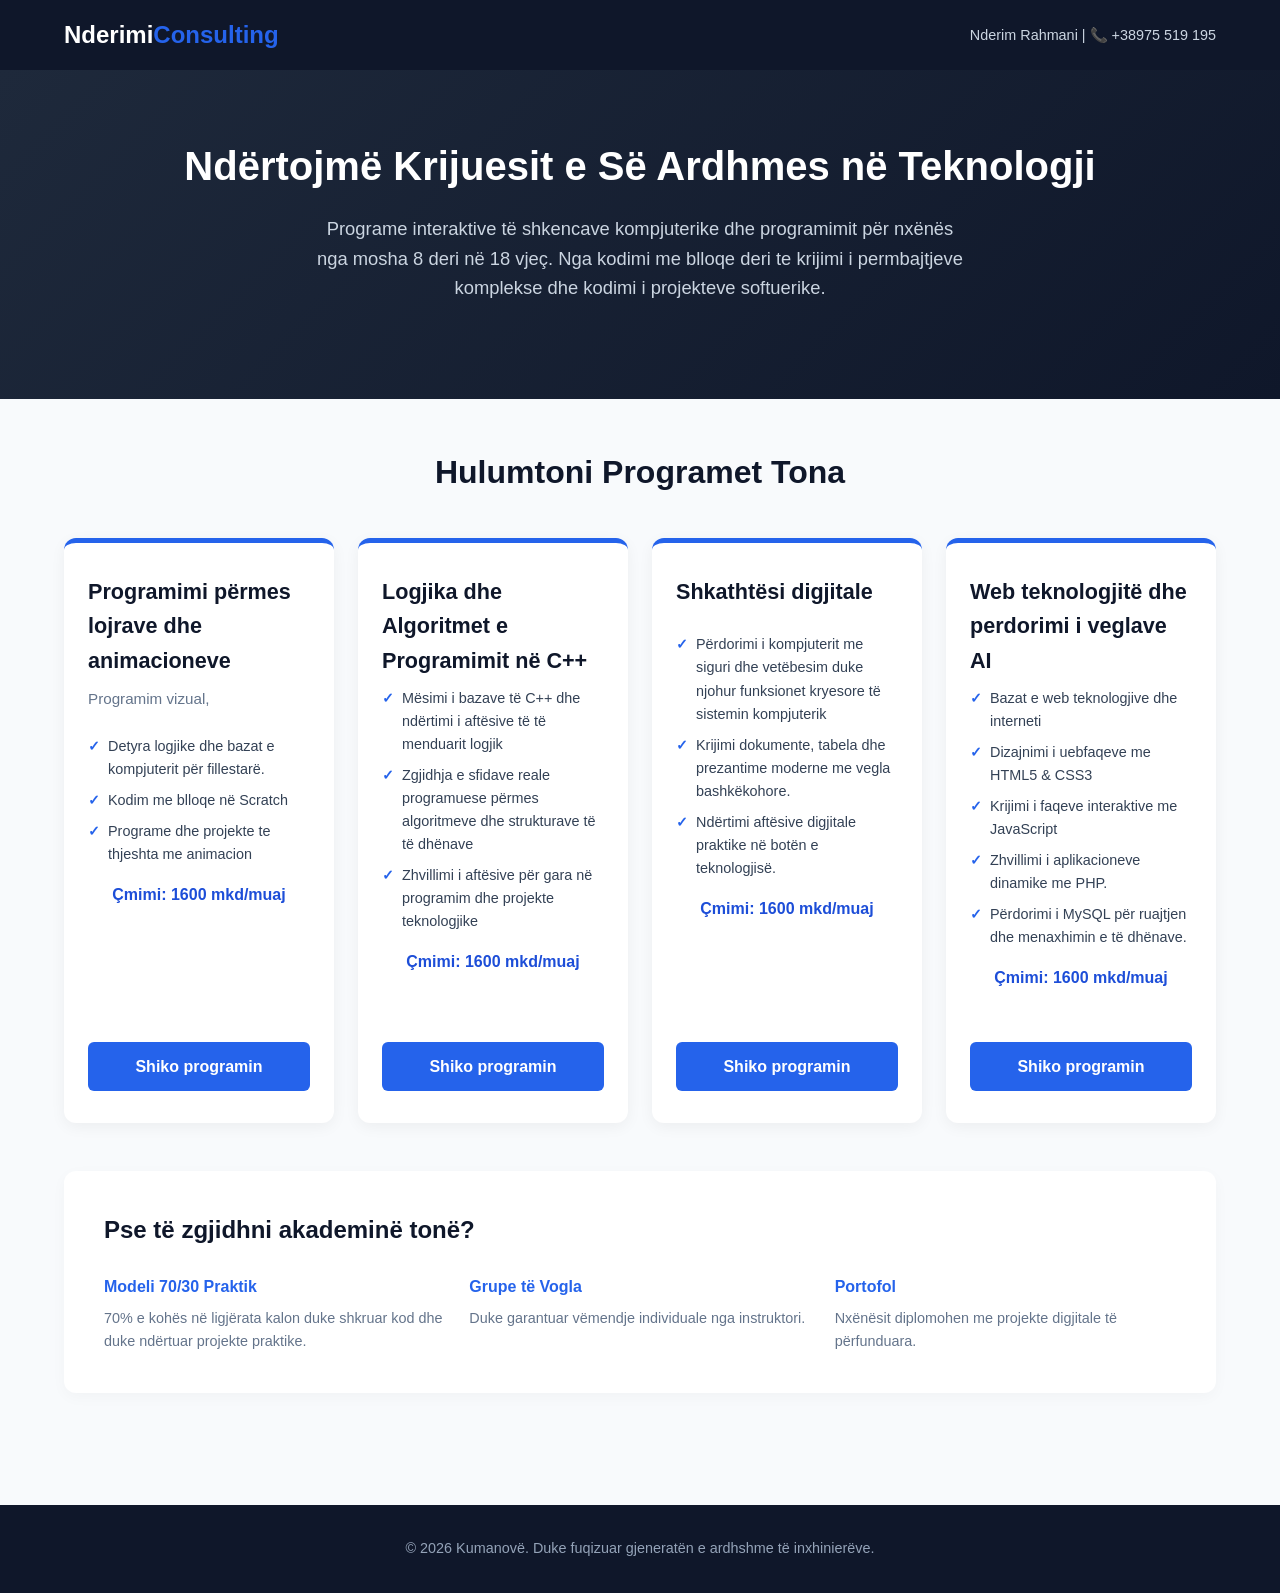
==== commit 1de3733b: "cmimi" ====
--- a/index.html
+++ b/index.html
@@ -10,7 +10,7 @@
 <body>
 
     <header>
-        <div class="logo">Tech<span>Academy</span></div>
+        <div class="logo">Nderimi<span>Consulting</span></div>
         <div class="contact-top"> Nderim Rahmani | 📞 +38975 519 195</div>
     </header>
 
@@ -35,7 +35,9 @@
                         <li>Programe dhe projekte te thjeshta me animacion </li>
                        
                     </ul>
+                    <div class="price" ><b>Çmimi: 1600 mkd/muaj</b></div>
                 </div>
+                
                 <!-- <a href="https://tally.so/r/jaVP91" class="btn">Shiko programin</a> -->
                 <a href="kursi1.html" class="btn">Shiko programin</a> 
             </div>
@@ -48,8 +50,11 @@
                         <li>Zgjidhja e sfidave reale programuese përmes algoritmeve dhe strukturave të të dhënave</li>
                         <li>Zhvillimi i aftësive për gara në programim dhe projekte teknologjike</li>
                     </ul>
+                    <div class="price" ><b>Çmimi: 1600 mkd/muaj</b></div>
                 </div>
+                
                 <a href="kursi2.html" class="btn">Shiko programin</a>
+                
             </div>
 
             <!-- Niveli 3 -->
@@ -63,7 +68,9 @@
                         <li>Krijimi dokumente, tabela dhe prezantime moderne me vegla bashkëkohore.</li>
                         <li>Ndërtimi aftësive digjitale praktike në botën e teknologjisë.</li>
                     </ul>
+                     <div class="price" ><b>Çmimi: 1600 mkd/muaj</b></div>
                 </div>
+               
                     <a href="kursi3.html" class="btn">Shiko programin</a>
             </div>
             <!-- Niveli 4 -->
@@ -79,6 +86,10 @@
                         <li>Zhvillimi i aplikacioneve dinamike me PHP.</li>
                         <li>Përdorimi i MySQL për ruajtjen dhe menaxhimin e të dhënave.</li>
                     </ul>
+                    
+                    <div class="price" ><b>Çmimi: 1600 mkd/muaj</b></div>
+                    <br/>
+                    <br/>
                 </div>
                 <a href="kursi4.html" class="btn">Shiko programin</a>
             </div>
@@ -91,7 +102,7 @@
 
         <!-- Seksioni për Prindërit -->
         <div class="parent-info">
-            <h2>Pse të zgjidhni TechAcademy?</h2>
+            <h2>Pse të zgjidhni akademinë tonë?</h2>
             <div class="info-grid">
                 <div class="info-item">
                     <h4>Modeli 70/30 Praktik</h4>
--- a/css/styles.css
+++ b/css/styles.css
@@ -130,7 +130,7 @@
 
 .features {
     list-style: none;
-    margin-bottom: 2rem;
+    margin-bottom: 1rem;
 }
 
 .features li {
@@ -248,4 +248,11 @@
 
 .back-link:hover {
     text-decoration: underline;
-}+}
+.price{
+    display: block;
+    justify-content: center; 
+    text-align: center;
+    color:#1d4ed8;
+}
+
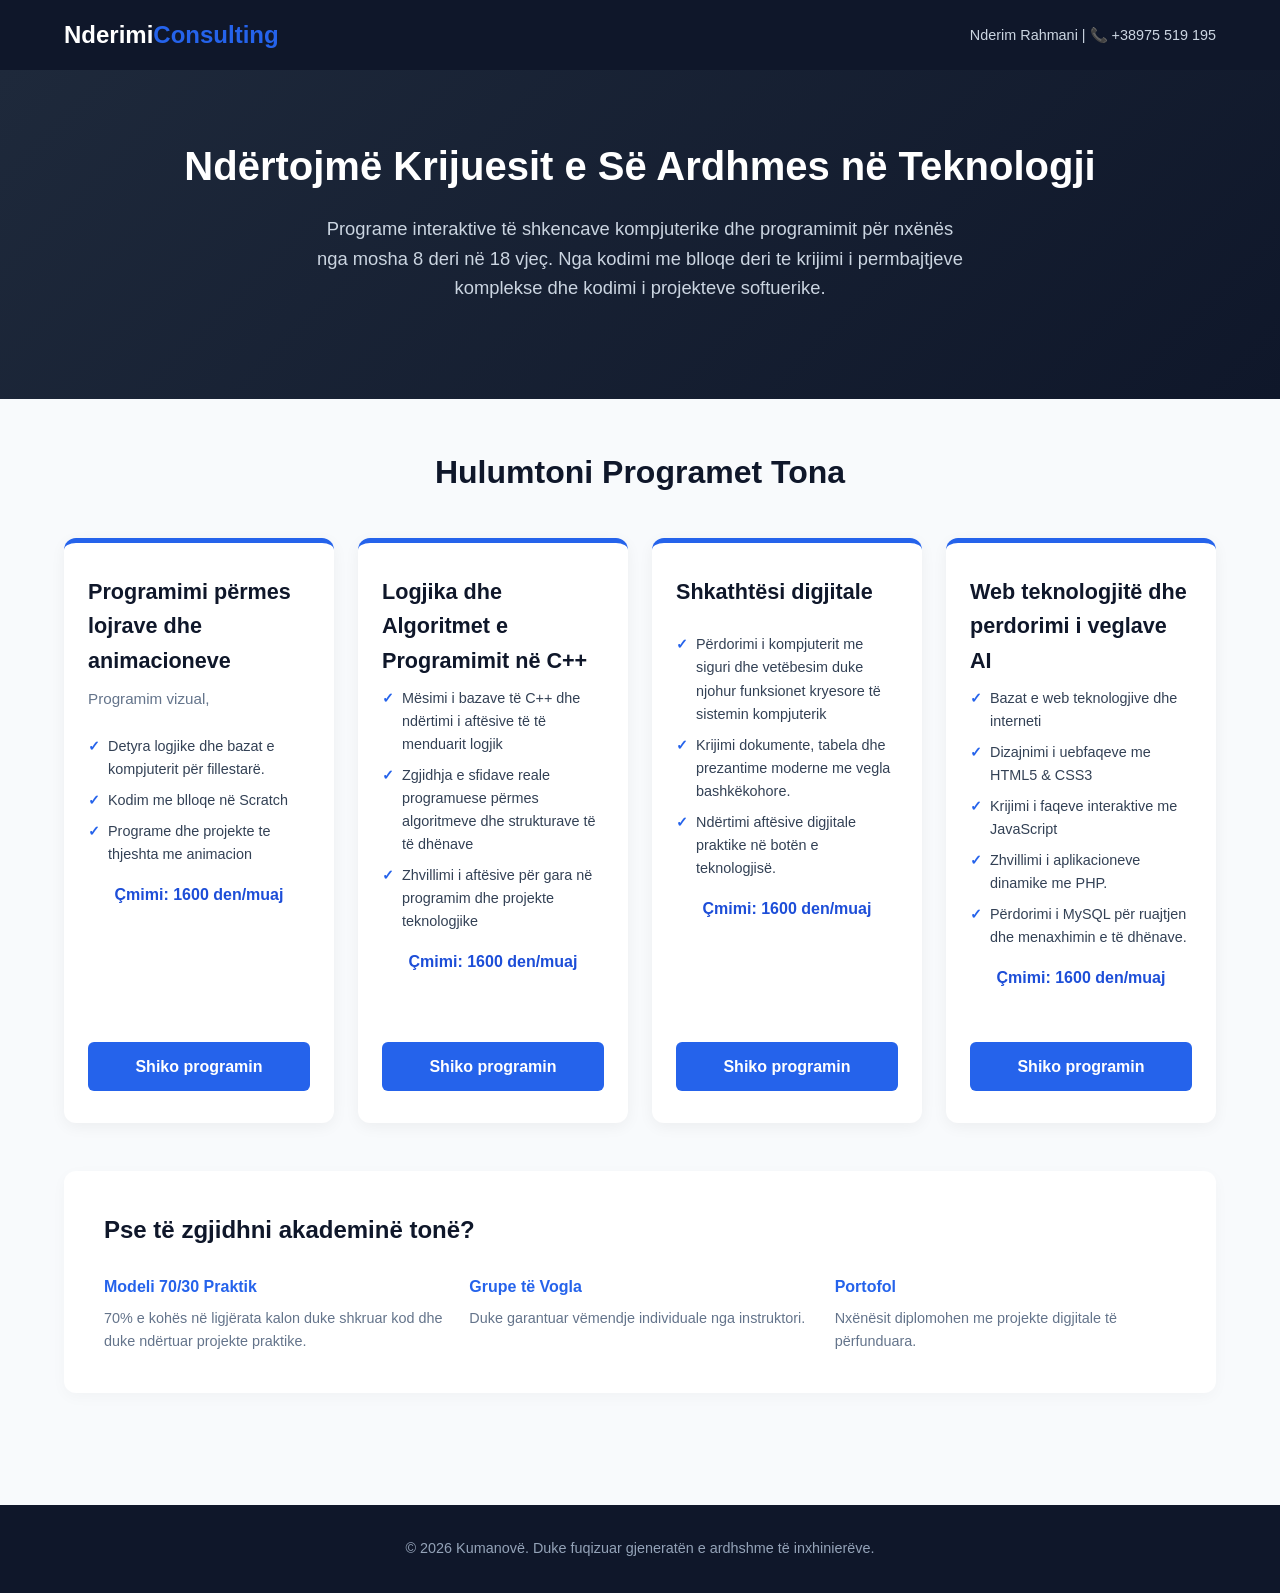
==== commit 6ba99e4e: "cmimi" ====
--- a/index.html
+++ b/index.html
@@ -35,7 +35,7 @@
                         <li>Programe dhe projekte te thjeshta me animacion </li>
                        
                     </ul>
-                    <div class="price" ><b>Çmimi: 1600 mkd/muaj</b></div>
+                    <div class="price" ><b>Çmimi: 1600 den/muaj</b></div>
                 </div>
                 
                 <!-- <a href="https://tally.so/r/jaVP91" class="btn">Shiko programin</a> -->
@@ -50,7 +50,7 @@
                         <li>Zgjidhja e sfidave reale programuese përmes algoritmeve dhe strukturave të të dhënave</li>
                         <li>Zhvillimi i aftësive për gara në programim dhe projekte teknologjike</li>
                     </ul>
-                    <div class="price" ><b>Çmimi: 1600 mkd/muaj</b></div>
+                    <div class="price" ><b>Çmimi: 1600 den/muaj</b></div>
                 </div>
                 
                 <a href="kursi2.html" class="btn">Shiko programin</a>
@@ -68,7 +68,7 @@
                         <li>Krijimi dokumente, tabela dhe prezantime moderne me vegla bashkëkohore.</li>
                         <li>Ndërtimi aftësive digjitale praktike në botën e teknologjisë.</li>
                     </ul>
-                     <div class="price" ><b>Çmimi: 1600 mkd/muaj</b></div>
+                     <div class="price" ><b>Çmimi: 1600 den/muaj</b></div>
                 </div>
                
                     <a href="kursi3.html" class="btn">Shiko programin</a>
@@ -87,7 +87,7 @@
                         <li>Përdorimi i MySQL për ruajtjen dhe menaxhimin e të dhënave.</li>
                     </ul>
                     
-                    <div class="price" ><b>Çmimi: 1600 mkd/muaj</b></div>
+                    <div class="price" ><b>Çmimi: 1600 den/muaj</b></div>
                     <br/>
                     <br/>
                 </div>
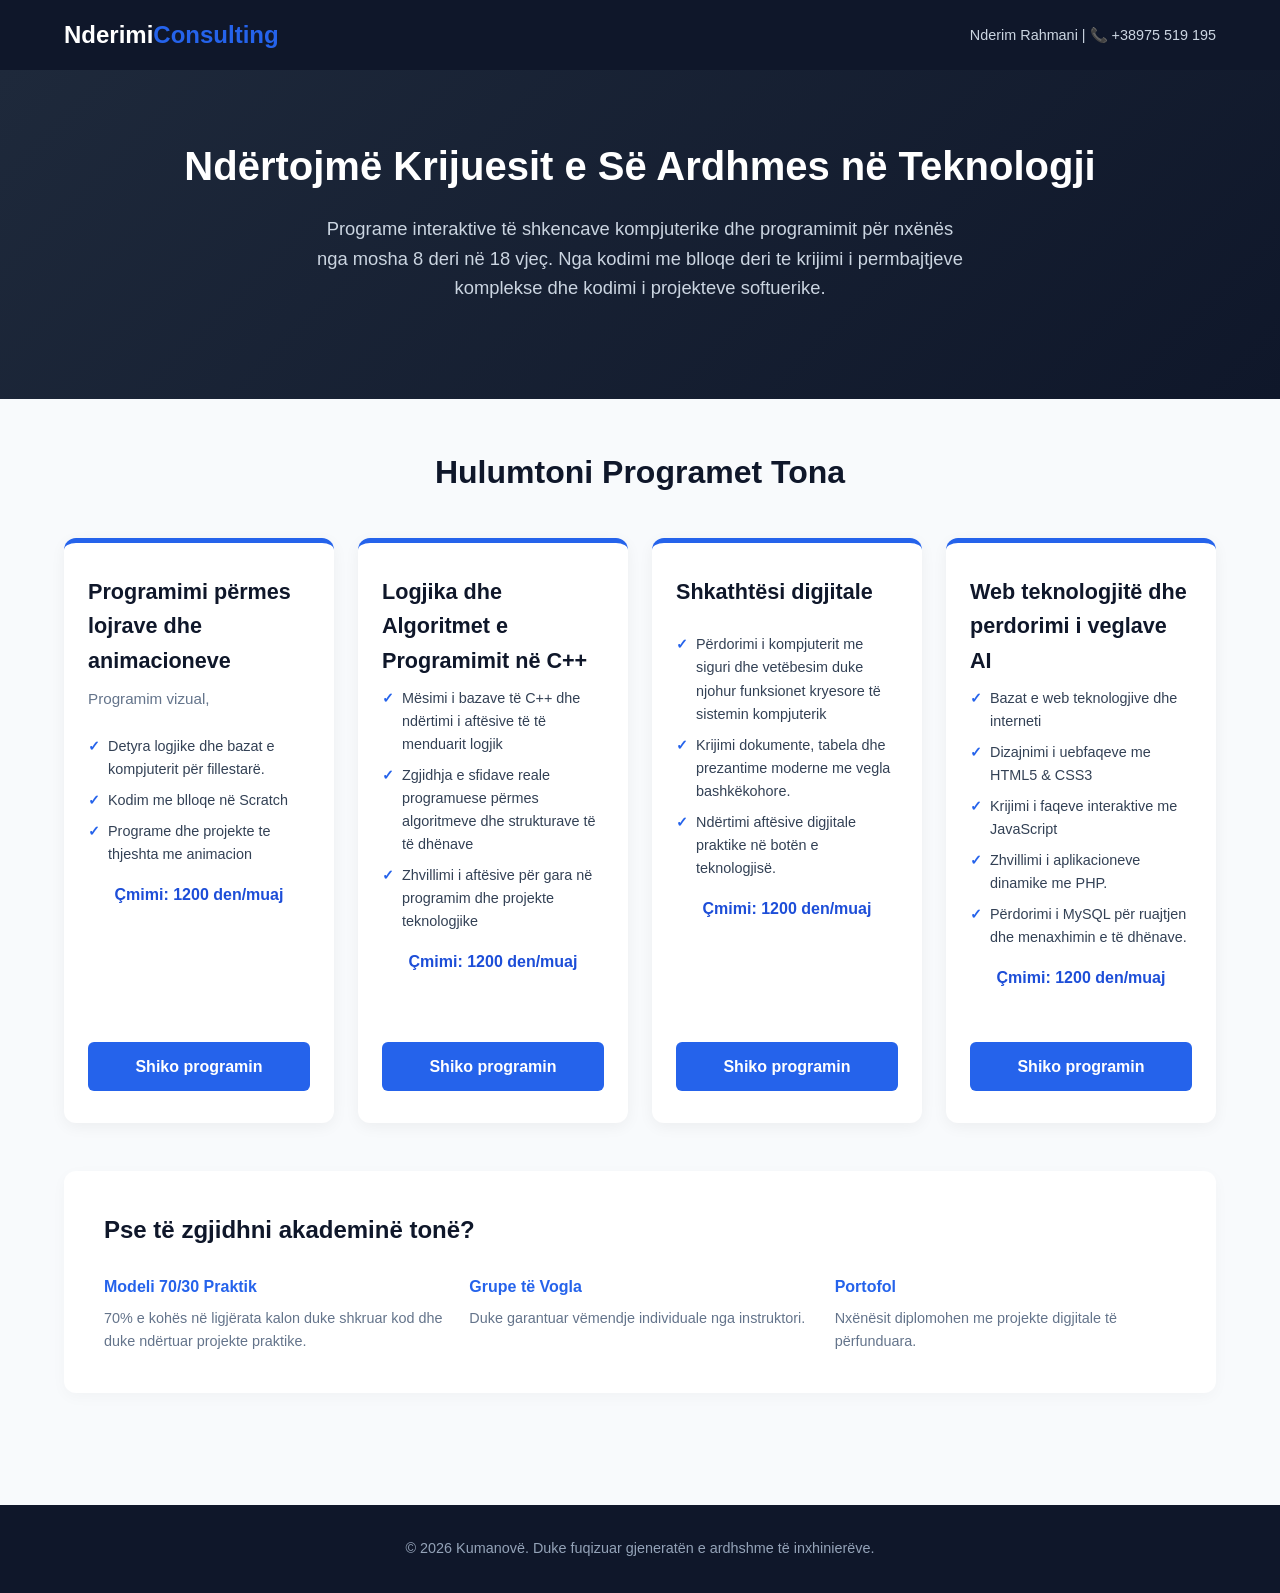
==== commit c3818fb1: "cmimi" ====
--- a/index.html
+++ b/index.html
@@ -35,7 +35,7 @@
                         <li>Programe dhe projekte te thjeshta me animacion </li>
                        
                     </ul>
-                    <div class="price" ><b>Çmimi: 1600 den/muaj</b></div>
+                    <div class="price" ><b>Çmimi: 1200 den/muaj</b></div>
                 </div>
                 
                 <!-- <a href="https://tally.so/r/jaVP91" class="btn">Shiko programin</a> -->
@@ -50,7 +50,7 @@
                         <li>Zgjidhja e sfidave reale programuese përmes algoritmeve dhe strukturave të të dhënave</li>
                         <li>Zhvillimi i aftësive për gara në programim dhe projekte teknologjike</li>
                     </ul>
-                    <div class="price" ><b>Çmimi: 1600 den/muaj</b></div>
+                    <div class="price" ><b>Çmimi: 1200 den/muaj</b></div>
                 </div>
                 
                 <a href="kursi2.html" class="btn">Shiko programin</a>
@@ -68,7 +68,7 @@
                         <li>Krijimi dokumente, tabela dhe prezantime moderne me vegla bashkëkohore.</li>
                         <li>Ndërtimi aftësive digjitale praktike në botën e teknologjisë.</li>
                     </ul>
-                     <div class="price" ><b>Çmimi: 1600 den/muaj</b></div>
+                     <div class="price" ><b>Çmimi: 1200 den/muaj</b></div>
                 </div>
                
                     <a href="kursi3.html" class="btn">Shiko programin</a>
@@ -87,7 +87,7 @@
                         <li>Përdorimi i MySQL për ruajtjen dhe menaxhimin e të dhënave.</li>
                     </ul>
                     
-                    <div class="price" ><b>Çmimi: 1600 den/muaj</b></div>
+                    <div class="price" ><b>Çmimi: 1200 den/muaj</b></div>
                     <br/>
                     <br/>
                 </div>
